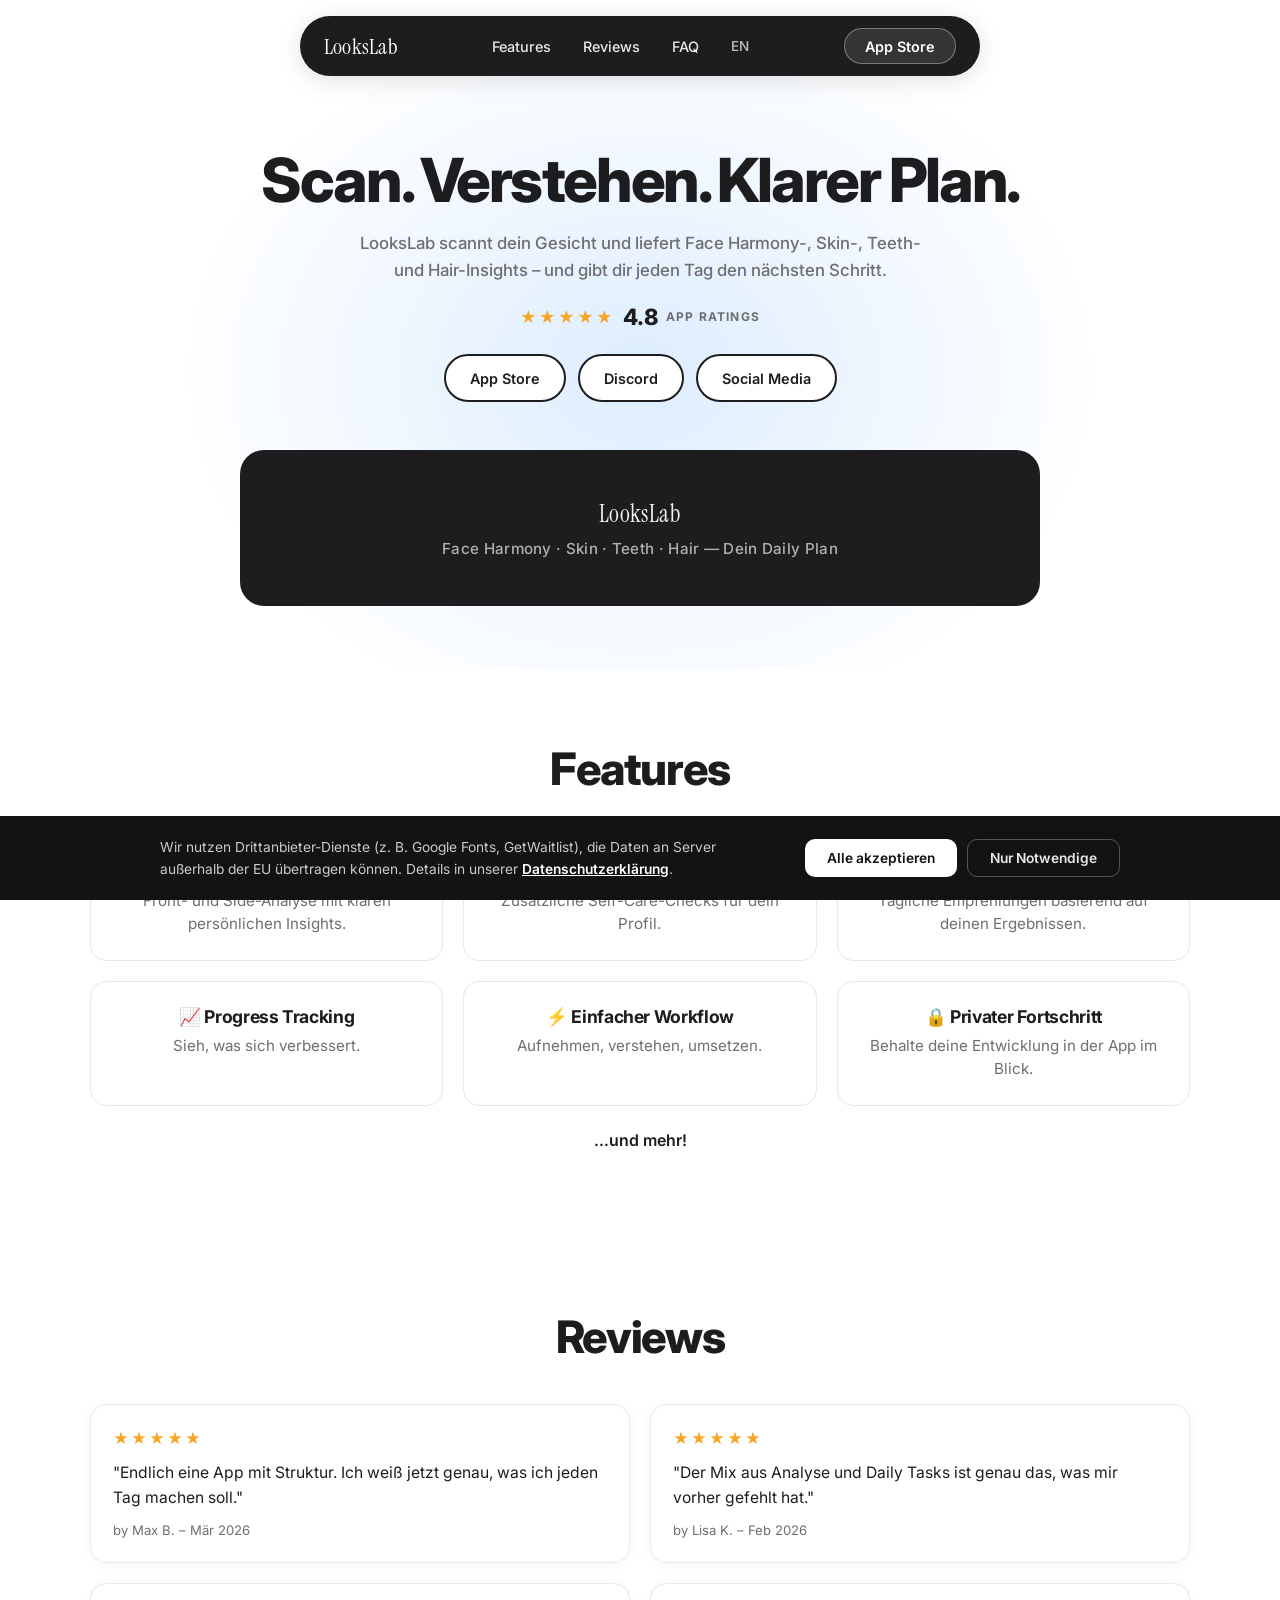
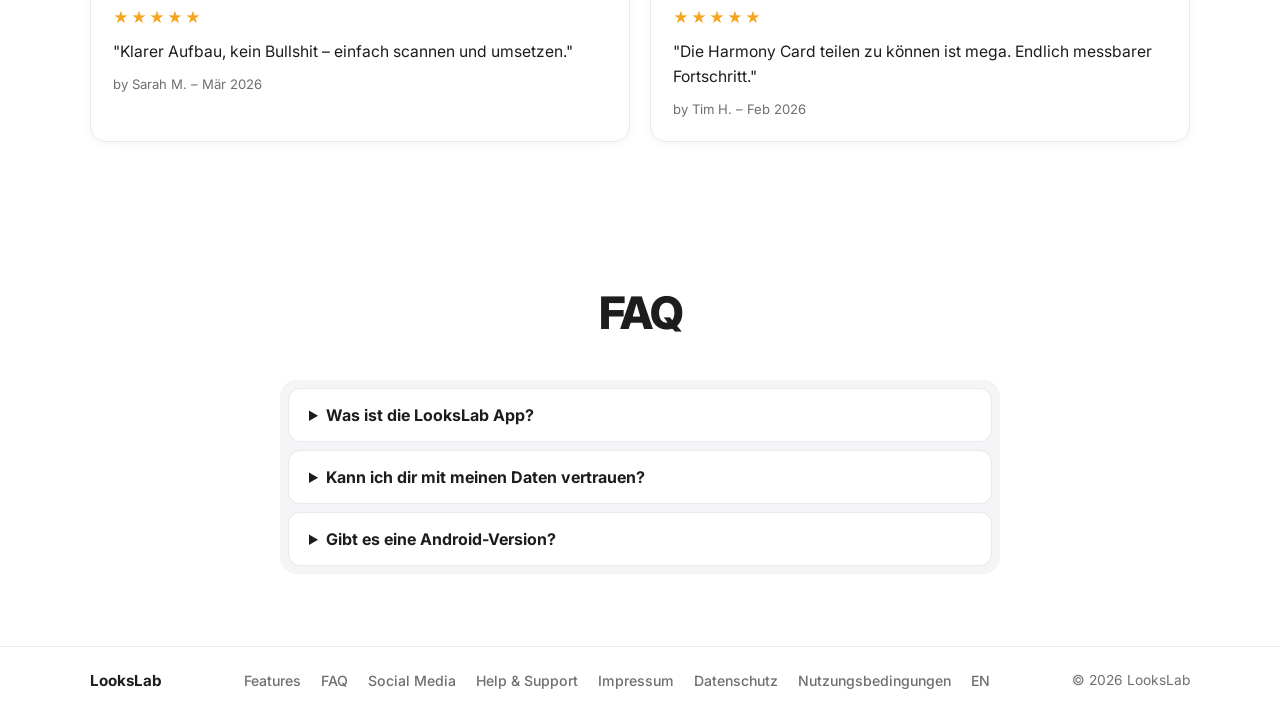
==== index.html @ ea15843c "Remove App Store countries embed from both homepages. Made-with: Cursor" ====
<!doctype html>
<html lang="de">
  <head>
    <meta charset="UTF-8" />
    <meta name="viewport" content="width=device-width, initial-scale=1.0" />
    <link rel="icon" type="image/png" href="./favicon.png" sizes="32x32" />
    <link rel="apple-touch-icon" href="./favicon.png" />
    <title>LooksLab – Face Analysis & Daily Self-Care</title>
    <meta
      name="description"
      content="LooksLab hilft dir, dein Gesicht zu analysieren und mit einem klaren Daily Plan sichtbare Fortschritte zu machen."
    />
    <link rel="preconnect" href="https://fonts.googleapis.com" />
    <link rel="preconnect" href="https://fonts.gstatic.com" crossorigin />
    <link
      href="https://fonts.googleapis.com/css2?family=Instrument+Serif:ital@0;1&family=Inter:wght@400;500;600;700;800&display=swap"
      rel="stylesheet"
    />
    <link rel="stylesheet" href="./styles.css" />
    <link rel="stylesheet" href="./consent.css" />
  </head>
  <body>
    <header class="topbar">
      <div class="container nav">
        <a class="brand" href="#">LooksLab</a>
        <nav class="links">
          <a href="#features">Features</a>
          <a href="#reviews">Reviews</a>
          <a href="#faq">FAQ</a>
          <a href="index-en.html" class="lang-switch">EN</a>
        </nav>
        <a class="btn btn-outline" href="https://apps.apple.com/at/app/lookslab/id6760189133" target="_blank" rel="noopener noreferrer">App Store</a>
      </div>
    </header>

    <main>
      <section class="hero">
        <div class="container hero-inner">
          <h1>Scan. Verstehen. Klarer Plan.</h1>
          <p class="lead">
            LooksLab scannt dein Gesicht und liefert Face Harmony-, Skin-, Teeth- und Hair-Insights –
            und gibt dir jeden Tag den nächsten Schritt.
          </p>
          <div class="hero-rating">
            <span class="stars">★★★★★</span>
            <strong>4.8</strong>
            <span class="rating-label">APP RATINGS</span>
          </div>
          <div class="hero-buttons">
            <a class="btn btn-primary btn-hero" href="https://apps.apple.com/at/app/lookslab/id6760189133" target="_blank" rel="noopener noreferrer">App Store</a>
            <a class="btn btn-outline btn-hero" href="https://discord.gg/ZhfrT6rFhp" target="_blank" rel="noopener noreferrer">Discord</a>
            <a class="btn btn-outline btn-hero" href="social.html">Social Media</a>
          </div>
          <div class="hero-mockup">
            <div class="mockup-placeholder">
              <span class="mockup-brand">LooksLab</span>
              <p class="mockup-features">Face Harmony · Skin · Teeth · Hair — Dein Daily Plan</p>
            </div>
          </div>
        </div>
      </section>

      <section id="features" class="section">
        <div class="container">
          <h2 class="section-head">Features</h2>
          <div class="feature-grid">
            <article class="feature-card">
              <h3>✨ Face Harmony Scan</h3>
              <p>Front- und Side-Analyse mit klaren persönlichen Insights.</p>
            </article>
            <article class="feature-card">
              <h3>💆 Skin, Teeth, Hair</h3>
              <p>Zusätzliche Self-Care-Checks für dein Profil.</p>
            </article>
            <article class="feature-card">
              <h3>📋 Daily Task Plan</h3>
              <p>Tägliche Empfehlungen basierend auf deinen Ergebnissen.</p>
            </article>
            <article class="feature-card">
              <h3>📈 Progress Tracking</h3>
              <p>Sieh, was sich verbessert.</p>
            </article>
            <article class="feature-card">
              <h3>⚡ Einfacher Workflow</h3>
              <p>Aufnehmen, verstehen, umsetzen.</p>
            </article>
            <article class="feature-card">
              <h3>🔒 Privater Fortschritt</h3>
              <p>Behalte deine Entwicklung in der App im Blick.</p>
            </article>
          </div>
          <p class="and-more">…und mehr!</p>
        </div>
      </section>

      <section id="reviews" class="section">
        <div class="container">
          <h2 class="section-head">Reviews</h2>
          <div class="review-grid">
            <article class="review-card">
              <span class="stars">★★★★★</span>
              <p class="review-text">"Endlich eine App mit Struktur. Ich weiß jetzt genau, was ich jeden Tag machen soll."</p>
              <p class="review-meta">by Max B. – Mär 2026</p>
            </article>
            <article class="review-card">
              <span class="stars">★★★★★</span>
              <p class="review-text">"Der Mix aus Analyse und Daily Tasks ist genau das, was mir vorher gefehlt hat."</p>
              <p class="review-meta">by Lisa K. – Feb 2026</p>
            </article>
            <article class="review-card">
              <span class="stars">★★★★★</span>
              <p class="review-text">"Klarer Aufbau, kein Bullshit – einfach scannen und umsetzen."</p>
              <p class="review-meta">by Sarah M. – Mär 2026</p>
            </article>
            <article class="review-card">
              <span class="stars">★★★★★</span>
              <p class="review-text">"Die Harmony Card teilen zu können ist mega. Endlich messbarer Fortschritt."</p>
              <p class="review-meta">by Tim H. – Feb 2026</p>
            </article>
          </div>
        </div>
      </section>

      <section id="faq" class="section">
        <div class="container faq-wrap">
          <h2 class="section-head">FAQ</h2>
          <div class="faq-list">
            <details>
              <summary>Was ist die LooksLab App?</summary>
              <p>LooksLab analysiert dein Gesicht (Face Harmony, Skin, Teeth, Hair) und erstellt einen klaren Daily Plan für sichtbare Fortschritte.</p>
            </details>
            <details>
              <summary>Kann ich dir mit meinen Daten vertrauen?</summary>
              <p>Deine Scan-Erkennung läuft auf dem Gerät. Ergebnisse und Bilder werden sicher verschlüsselt in der Cloud gespeichert. Mehr dazu in unserer <a href="datenschutz.html">Datenschutzerklärung</a>.</p>
            </details>
            <details>
              <summary>Gibt es eine Android-Version?</summary>
              <p>Aktuell liegt der Fokus auf iPhone. Android ist für die Zukunft geplant.</p>
            </details>
          </div>
        </div>
      </section>

    </main>

    <footer class="footer">
      <div class="container footer-inner">
        <span class="footer-brand">LooksLab</span>
        <nav class="footer-links">
          <a href="#features">Features</a>
          <a href="#faq">FAQ</a>
          <a href="social.html">Social Media</a>
          <a href="support.html">Help & Support</a>
          <a href="impressum.html">Impressum</a>
          <a href="datenschutz.html">Datenschutz</a>
          <a href="nutzungsbedingungen.html">Nutzungsbedingungen</a>
          <a href="index-en.html">EN</a>
        </nav>
        <span id="year"></span>
      </div>
    </footer>

    <script src="./script.js"></script>
    <script src="./consent.js"></script>
  </body>
</html>
---- styles.css ----
* {
  box-sizing: border-box;
}

:root {
  --bg: #ffffff;
  --bg-soft: #f5f5f7;
  --text: #1d1d1f;
  --muted: #6e6e73;
  --line: #e8e8ed;
  --dark: #1d1d1f;
  --font: "Inter", -apple-system, BlinkMacSystemFont, "Segoe UI", sans-serif;
  --font-heading: "Instrument Serif", Georgia, "Times New Roman", serif;
}

html,
body {
  margin: 0;
  padding: 0;
  background: var(--bg);
  color: var(--text);
  font-family: var(--font);
}

.container {
  width: min(1100px, calc(100% - 48px));
  margin: 0 auto;
}

/* Floating pill navbar like Refocus */
.topbar {
  position: sticky;
  top: 16px;
  z-index: 100;
  padding: 0 12px;
  margin: 0 auto 16px;
  max-width: min(1100px, calc(100% - 48px));
}

.nav {
  height: 60px;
  display: flex;
  align-items: center;
  justify-content: space-between;
  padding: 0 24px;
  max-width: 680px;
  margin: 0 auto;
  background: #1d1d1f;
  border-radius: 999px;
  box-shadow: 0 4px 24px rgba(0, 0, 0, 0.12);
}

.brand {
  text-decoration: none;
  color: #ffffff;
  font-family: var(--font-heading);
  font-size: 1.4rem;
  font-weight: 400;
  letter-spacing: 0.01em;
}

.links {
  display: flex;
  gap: 32px;
}

.links a {
  text-decoration: none;
  color: rgba(255, 255, 255, 0.9);
  font-size: 0.9rem;
  font-weight: 500;
  transition: color 0.2s;
}

.links a:hover {
  color: #fff;
}

.links .lang-switch {
  opacity: 0.8;
  font-size: 0.85rem;
}

.btn {
  display: inline-flex;
  align-items: center;
  justify-content: center;
  height: 36px;
  padding: 0 20px;
  border-radius: 999px;
  text-decoration: none;
  font-weight: 600;
  font-size: 0.9rem;
  transition: opacity 0.2s, background 0.2s, color 0.2s;
}

.btn:hover {
  opacity: 0.95;
}

.btn-outline {
  background: rgba(255, 255, 255, 0.1);
  color: #fff;
  border: 1px solid rgba(255, 255, 255, 0.35);
}

.btn-outline:hover {
  background: rgba(255, 255, 255, 0.15);
  border-color: rgba(255, 255, 255, 0.5);
}

.btn-dark {
  background: var(--dark);
  color: #fff;
  border: 2px solid var(--dark);
}

.btn-hero {
  height: 48px;
  padding: 0 24px;
  color: var(--dark);
  background: #fff;
  border: 2px solid var(--dark);
}

.btn-cta {
  height: 52px;
  padding: 0 32px;
  font-size: 1rem;
}

/* Hero */
.hero {
  position: relative;
  padding: 72px 0 64px;
  text-align: center;
  overflow: hidden;
}

.hero::before {
  content: "";
  position: absolute;
  top: 50%;
  left: 50%;
  transform: translate(-50%, -50%);
  width: 900px;
  height: 700px;
  border-radius: 50%;
  background: radial-gradient(
    ellipse at center,
    rgba(147, 197, 253, 0.32) 0%,
    rgba(147, 197, 253, 0.14) 40%,
    rgba(147, 197, 253, 0.04) 65%,
    rgba(147, 197, 253, 0) 85%
  );
  pointer-events: none;
  z-index: 0;
}

.hero-inner {
  position: relative;
  z-index: 1;
  max-width: 800px;
  margin: 0 auto;
}

.hero h1 {
  margin: 0;
  font-size: clamp(2.2rem, 5vw, 3.8rem);
  line-height: 1.08;
  letter-spacing: -0.04em;
  font-weight: 800;
  color: var(--text);
}

.lead {
  margin: 16px auto 0;
  max-width: 52ch;
  color: var(--muted);
  line-height: 1.6;
  font-size: 1.05rem;
  font-weight: 500;
}

.hero-rating {
  margin-top: 20px;
  display: flex;
  align-items: center;
  justify-content: center;
  gap: 8px;
  flex-wrap: wrap;
}

.hero-rating .stars {
  color: #f5a623;
  font-size: 1rem;
  letter-spacing: 2px;
}

.hero-rating strong {
  font-size: 1.4rem;
  font-weight: 800;
}

.rating-label {
  font-size: 0.75rem;
  text-transform: uppercase;
  letter-spacing: 0.1em;
  color: var(--muted);
  font-weight: 700;
}

.hero-buttons {
  margin-top: 24px;
  display: flex;
  justify-content: center;
  gap: 12px;
  flex-wrap: wrap;
  padding: 0 8px;
}

.hero-mockup {
  margin-top: 48px;
}

.mockup-placeholder {
  background: #1d1d1f;
  border-radius: 24px;
  padding: 48px 24px;
  color: rgba(255, 255, 255, 0.95);
}

.mockup-brand {
  display: block;
  font-family: var(--font-heading);
  font-size: 1.5rem;
  font-weight: 400;
  letter-spacing: 0.02em;
}

.mockup-features {
  margin: 10px 0 0;
  font-size: 0.95rem;
  font-weight: 500;
  color: rgba(255, 255, 255, 0.65);
  letter-spacing: 0.02em;
}

/* Features */
.section {
  padding: 72px 0;
}

.section-alt {
  background: var(--bg-soft);
}

.section-head {
  margin: 0 0 40px;
  font-size: clamp(2rem, 4vw, 2.8rem);
  font-weight: 800;
  letter-spacing: -0.03em;
  text-align: center;
}

.feature-grid {
  display: grid;
  grid-template-columns: repeat(3, minmax(0, 1fr));
  gap: 20px;
}

.feature-card {
  background: var(--bg);
  border: 1px solid var(--line);
  border-radius: 16px;
  padding: 24px 20px;
  text-align: center;
}

.feature-card h3 {
  margin: 0 0 8px;
  font-size: 1.1rem;
  font-weight: 700;
  letter-spacing: -0.02em;
}

.feature-card p {
  margin: 0;
  color: var(--muted);
  font-size: 0.95rem;
  line-height: 1.5;
}

.and-more {
  margin-top: 24px;
  text-align: center;
  font-size: 1rem;
  font-weight: 600;
  color: var(--text);
}

/* Reviews */
.review-grid {
  display: grid;
  grid-template-columns: repeat(2, minmax(0, 1fr));
  gap: 20px;
}

.review-card {
  background: var(--bg);
  border: 1px solid var(--line);
  border-radius: 16px;
  padding: 24px 22px;
  box-shadow: 0 2px 12px rgba(0, 0, 0, 0.04);
}

.review-card .stars {
  color: #f5a623;
  font-size: 0.95rem;
  letter-spacing: 2px;
  display: block;
  margin-bottom: 12px;
}

.review-text {
  margin: 0;
  color: var(--text);
  line-height: 1.6;
  font-size: 0.98rem;
}

.review-meta {
  margin: 12px 0 0;
  font-size: 0.82rem;
  color: var(--muted);
}

/* FAQ */
.faq-wrap {
  max-width: 720px;
  margin: 0 auto;
}

.faq-list {
  background: var(--bg-soft);
  border-radius: 16px;
  padding: 8px;
}

.faq-list details {
  background: var(--bg);
  border: 1px solid var(--line);
  border-radius: 12px;
  padding: 16px 20px;
  margin-bottom: 8px;
}

.faq-list details:last-child {
  margin-bottom: 0;
}

.faq-list summary {
  cursor: pointer;
  font-weight: 700;
  font-size: 1rem;
}

.faq-list p {
  margin: 12px 0 0;
  color: var(--muted);
  line-height: 1.6;
  font-size: 0.95rem;
}

/* CTA */
.cta-section {
  padding: 80px 0;
}

.cta-inner {
  text-align: center;
}

.cta-inner h2 {
  margin: 0 0 32px;
  font-size: clamp(2rem, 4vw, 2.6rem);
  font-weight: 800;
  letter-spacing: -0.03em;
}

#getWaitlistContainer {
  max-width: 480px;
  margin: 0 auto;
}

/* Footer */
.footer {
  border-top: 1px solid var(--line);
  background: var(--bg);
  padding: 24px 0;
}

.footer-inner {
  display: flex;
  align-items: center;
  justify-content: space-between;
  flex-wrap: wrap;
  gap: 12px;
}

.footer-brand {
  font-weight: 700;
  font-size: 0.95rem;
}

.footer-links {
  display: flex;
  gap: 20px;
}

.footer-links a {
  text-decoration: none;
  color: var(--muted);
  font-size: 0.88rem;
  font-weight: 500;
}

.footer-links a:hover {
  color: var(--text);
}

#year {
  color: var(--muted);
  font-size: 0.86rem;
}

/* Tablet */
@media (max-width: 860px) {
  .links {
    display: none;
  }

  .feature-grid {
    grid-template-columns: repeat(2, 1fr);
  }

  .review-grid {
    grid-template-columns: 1fr;
  }

  .hero {
    padding: 56px 0 48px;
  }

  .hero-buttons {
    flex-direction: row;
    flex-wrap: wrap;
    justify-content: center;
  }

  .btn-hero {
    flex: 1;
    min-width: 140px;
    max-width: 200px;
  }

  .footer-inner {
    flex-direction: column;
    text-align: center;
  }

  .nav {
    padding: 0 20px;
  }

  .topbar {
    padding: 0 8px;
    top: 12px;
  }

  .section {
    padding: 56px 0;
  }

  .mockup-placeholder {
    padding: 36px 20px;
  }

  .cta-section {
    padding: 56px 0;
  }

}

/* Mobile */
@media (max-width: 600px) {
  .container {
    width: calc(100% - 32px);
  }

  .feature-grid {
    grid-template-columns: 1fr;
  }

  .hero {
    padding: 40px 0 36px;
  }

  .hero h1 {
    font-size: clamp(1.75rem, 8vw, 2.5rem);
  }

  .lead {
    font-size: 1rem;
  }

  .hero-buttons {
    flex-direction: column;
    align-items: stretch;
    padding: 0;
    gap: 10px;
  }

  .btn-hero {
    width: 100%;
    max-width: none;
    min-height: 40px;
    padding: 10px 20px;
    font-size: 0.9rem;
  }

  .mockup-placeholder {
    padding: 28px 16px;
  }

  .mockup-brand {
    font-size: 1.3rem;
  }

  .mockup-features {
    font-size: 0.88rem;
  }

  .section {
    padding: 40px 0;
  }

  .section-head {
    font-size: clamp(1.6rem, 5vw, 2.2rem);
    margin-bottom: 28px;
  }

  .feature-card,
  .review-card {
    padding: 20px 18px;
  }

  .cta-section {
    padding: 40px 0;
  }

  .cta-inner h2 {
    font-size: clamp(1.5rem, 5vw, 2rem);
  }

  .footer-links {
    flex-direction: column;
    gap: 12px;
  }
}
---- consent.css ----
#consent-banner {
  position: fixed;
  bottom: 0;
  left: 0;
  right: 0;
  z-index: 9999;
  background: rgba(10, 10, 10, 0.96);
  backdrop-filter: blur(14px);
  -webkit-backdrop-filter: blur(14px);
  padding: 20px 24px;
  animation: cb-slide 0.35s ease;
}
@keyframes cb-slide {
  from { transform: translateY(100%); opacity: 0; }
  to   { transform: translateY(0);    opacity: 1; }
}
.consent-inner {
  max-width: 960px;
  margin: 0 auto;
  display: flex;
  align-items: center;
  gap: 24px;
}
.consent-inner p {
  margin: 0;
  color: rgba(255, 255, 255, 0.78);
  font-size: 0.86rem;
  line-height: 1.6;
  flex: 1;
}
.consent-inner a {
  color: #fff;
  text-decoration: underline;
  font-weight: 600;
}
.consent-btns {
  display: flex;
  gap: 10px;
  flex-shrink: 0;
}
.consent-btn {
  padding: 10px 22px;
  border-radius: 10px;
  border: none;
  font-family: inherit;
  font-weight: 600;
  font-size: 0.86rem;
  cursor: pointer;
  white-space: nowrap;
  transition: opacity 0.2s, transform 0.15s;
}
.consent-btn:hover {
  opacity: 0.88;
  transform: translateY(-1px);
}
.cb-accept {
  background: #fff;
  color: #111;
}
.cb-necessary {
  background: transparent;
  border: 1px solid rgba(255, 255, 255, 0.28);
  color: rgba(255, 255, 255, 0.9);
}

.waitlist-consent-note {
  text-align: center;
  padding: 24px 16px;
  color: var(--muted, #888);
  font-size: 0.92rem;
  line-height: 1.6;
}
.waitlist-consent-note button {
  display: inline-block;
  margin-top: 10px;
  padding: 10px 24px;
  border-radius: 10px;
  border: 1px solid var(--line, #ddd);
  background: var(--bg, #fff);
  color: var(--text, #111);
  font-family: inherit;
  font-weight: 600;
  font-size: 0.88rem;
  cursor: pointer;
  transition: border-color 0.2s;
}
.waitlist-consent-note button:hover {
  border-color: var(--text, #111);
}

@media (max-width: 640px) {
  #consent-banner { padding: 18px 16px; }
  .consent-inner {
    flex-direction: column;
    text-align: center;
    gap: 16px;
  }
  .consent-btns {
    width: 100%;
    flex-direction: column;
  }
  .consent-btn { width: 100%; padding: 12px 22px; }
}
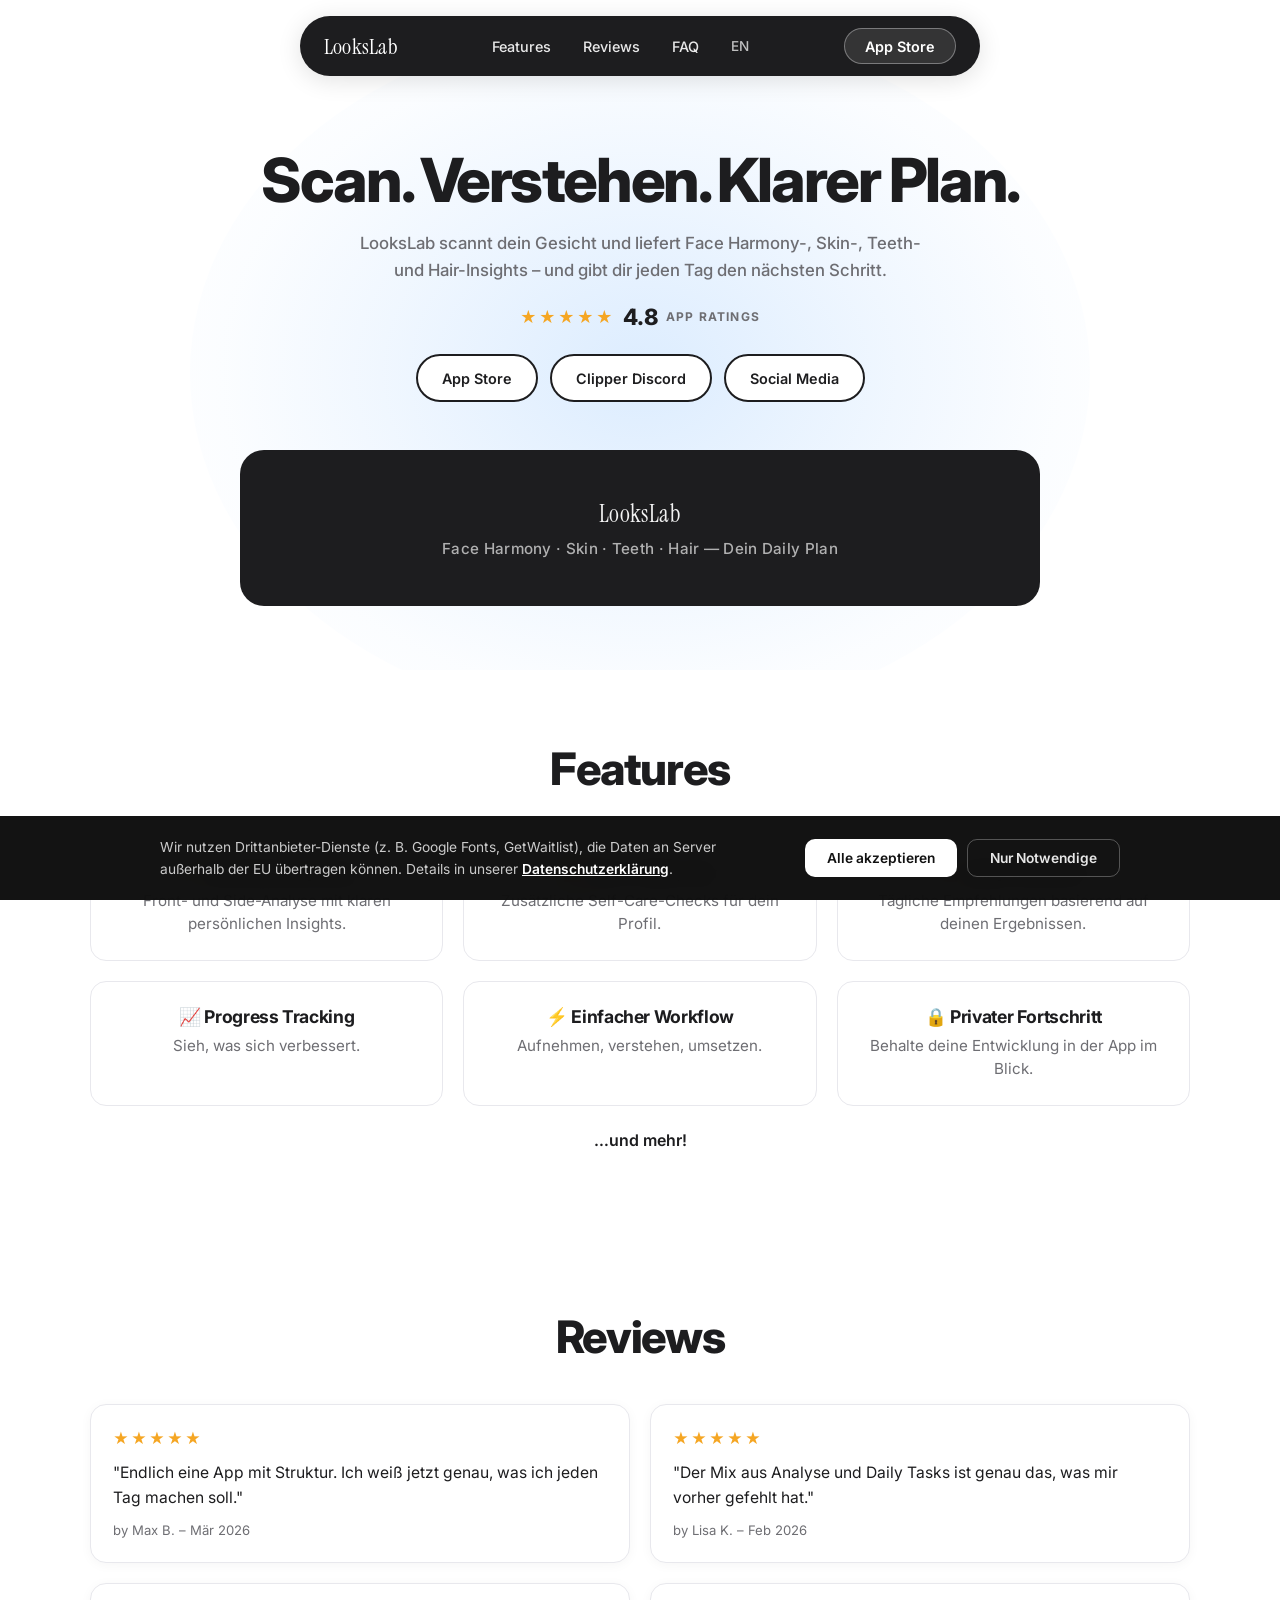
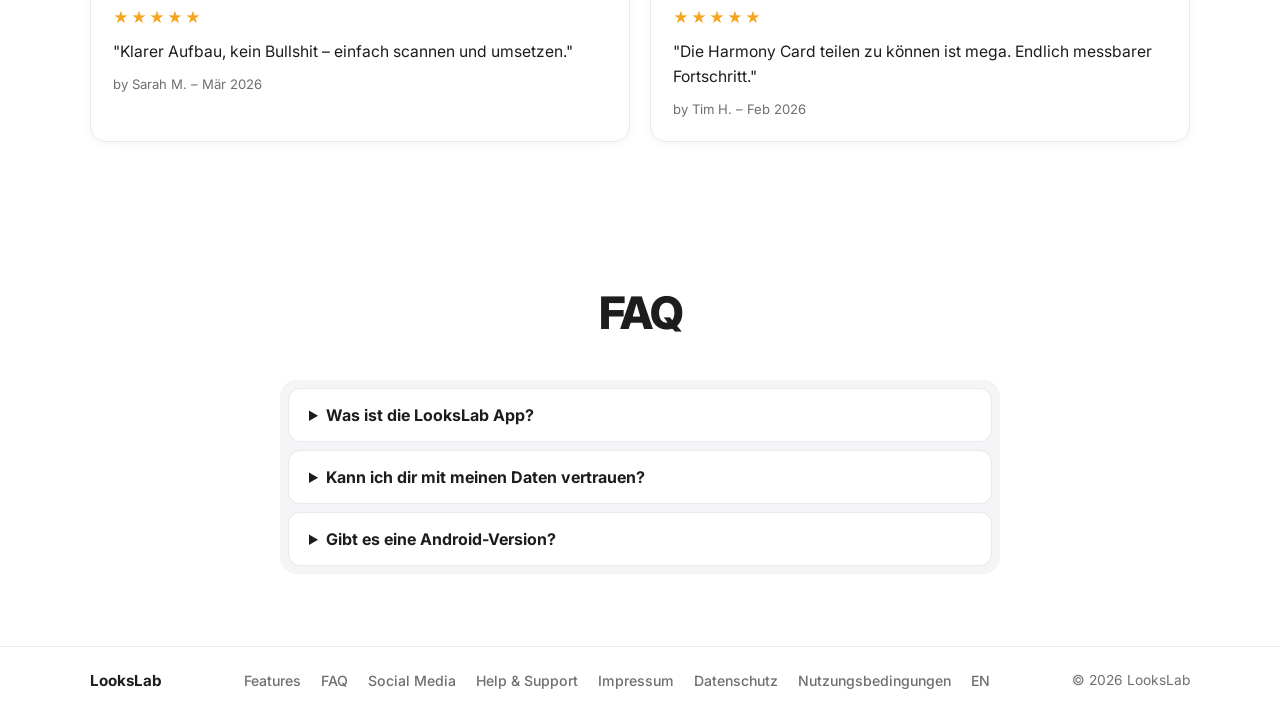
==== commit 96915fdd: "Website: Clipper Discord button with invite link Made-with: Cursor" ====
--- a/index.html
+++ b/index.html
@@ -29,7 +29,7 @@
           <a href="#faq">FAQ</a>
           <a href="index-en.html" class="lang-switch">EN</a>
         </nav>
-        <a class="btn btn-outline" href="https://apps.apple.com/at/app/lookslab/id6760189133" target="_blank" rel="noopener noreferrer">App Store</a>
+        <a class="btn btn-outline" href="appstore">App Store</a>
       </div>
     </header>
 
@@ -47,8 +47,8 @@
             <span class="rating-label">APP RATINGS</span>
           </div>
           <div class="hero-buttons">
-            <a class="btn btn-primary btn-hero" href="https://apps.apple.com/at/app/lookslab/id6760189133" target="_blank" rel="noopener noreferrer">App Store</a>
-            <a class="btn btn-outline btn-hero" href="https://discord.gg/ZhfrT6rFhp" target="_blank" rel="noopener noreferrer">Discord</a>
+            <a class="btn btn-primary btn-hero" href="appstore">App Store</a>
+            <a class="btn btn-outline btn-hero" href="https://discord.gg/5Rt7feBqEA" target="_blank" rel="noopener noreferrer">Clipper Discord</a>
             <a class="btn btn-outline btn-hero" href="social.html">Social Media</a>
           </div>
           <div class="hero-mockup">
@@ -131,7 +131,7 @@
             </details>
             <details>
               <summary>Kann ich dir mit meinen Daten vertrauen?</summary>
-              <p>Deine Scan-Erkennung läuft auf dem Gerät. Ergebnisse und Bilder werden sicher verschlüsselt in der Cloud gespeichert. Mehr dazu in unserer <a href="datenschutz.html">Datenschutzerklärung</a>.</p>
+              <p>Deine Scan-Erkennung läuft auf dem Gerät. Bilder bleiben lokal auf deinem iPhone – nur die numerischen Ergebnisse werden verschlüsselt in der Cloud gespeichert. Mehr dazu in unserer <a href="datenschutz.html">Datenschutzerklärung</a>.</p>
             </details>
             <details>
               <summary>Gibt es eine Android-Version?</summary>
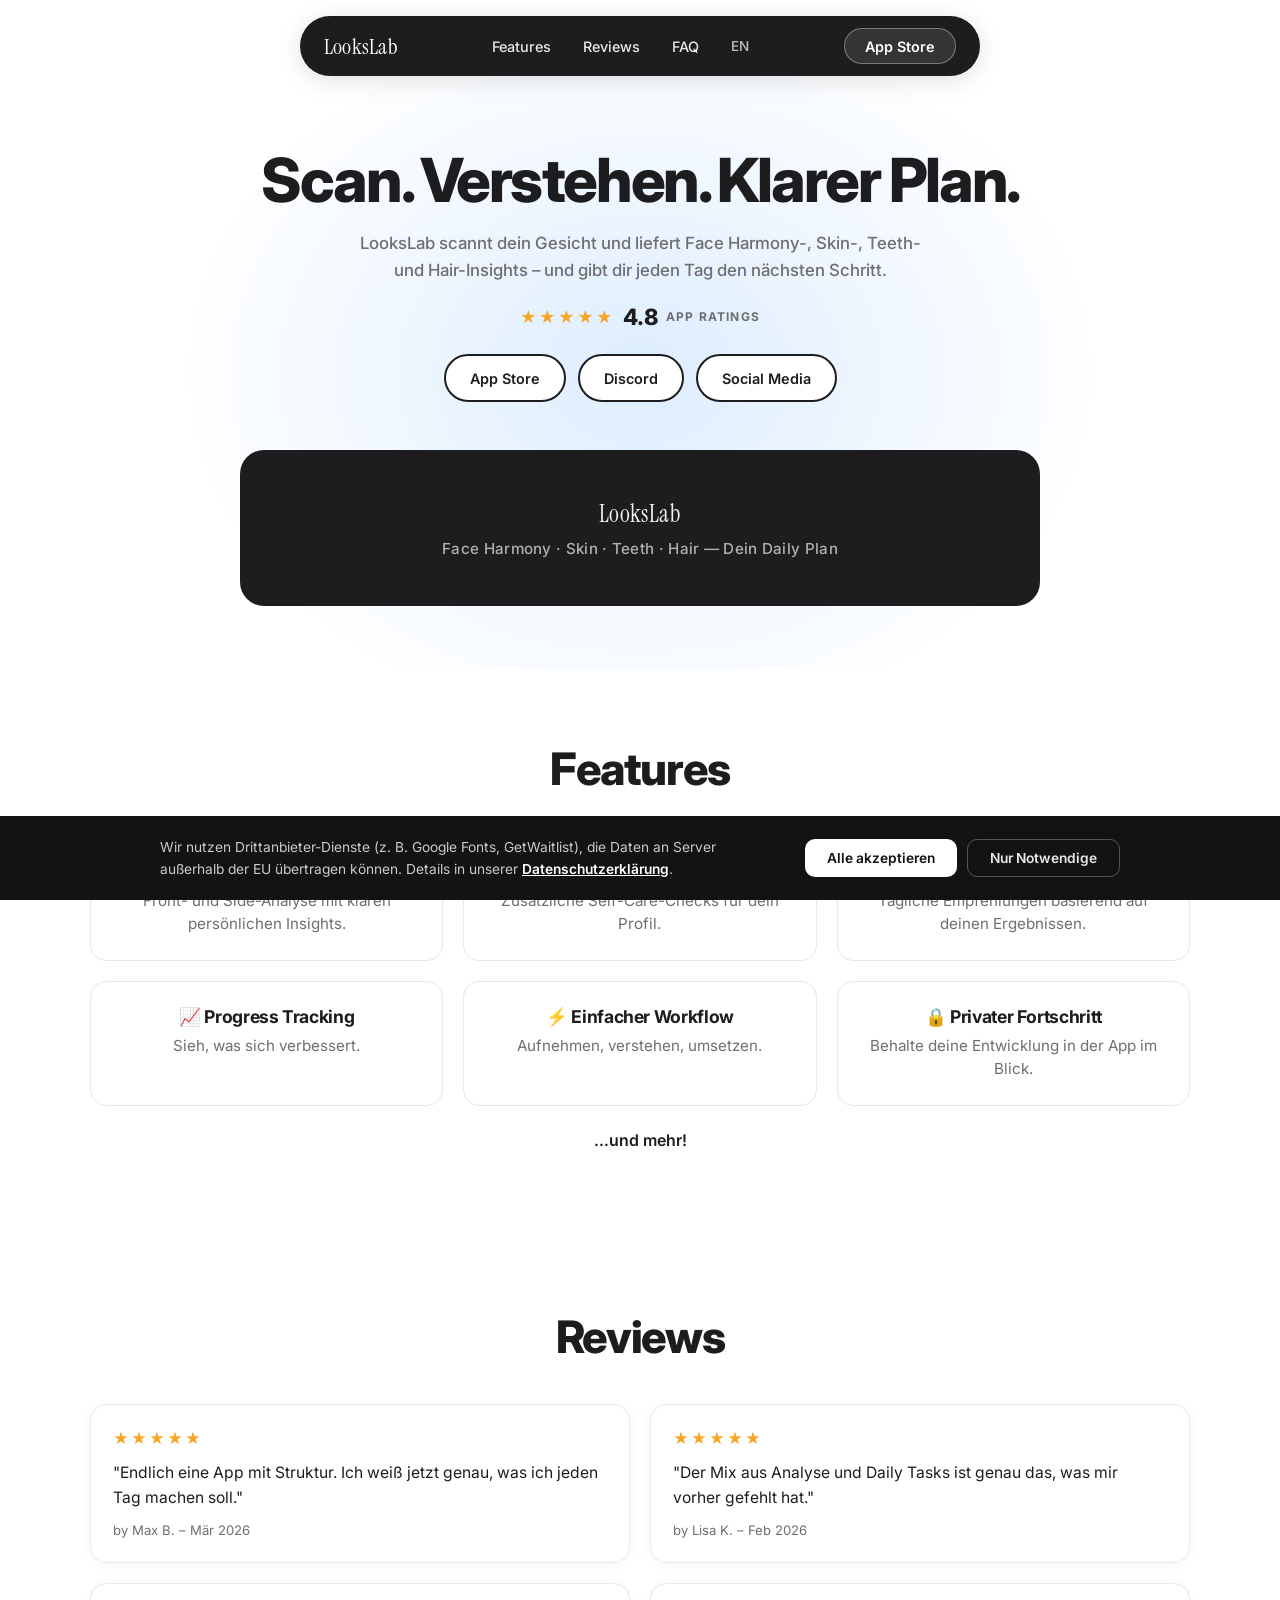
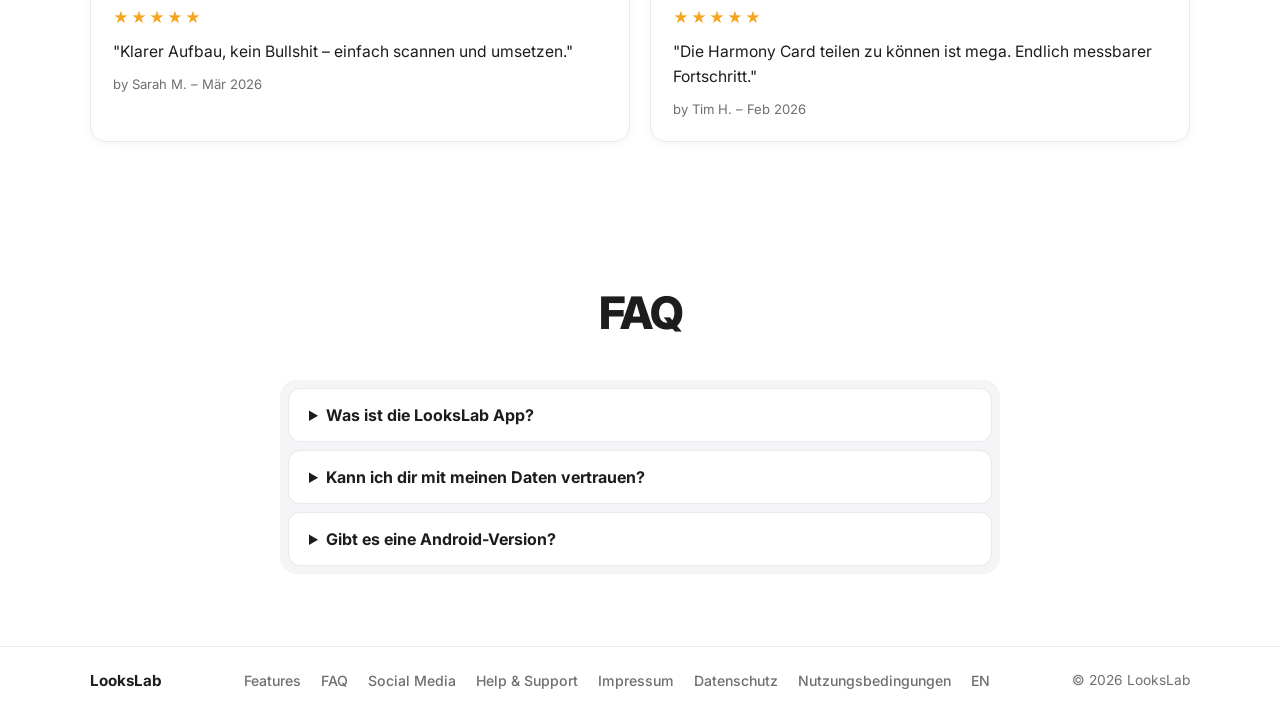
==== commit 0ae1b984: "Rename Discord hero button from "Clipper Discord" to "Discord" Co-authored-by: Cursor <cursoragent@c" ====
--- a/index.html
+++ b/index.html
@@ -48,7 +48,7 @@
           </div>
           <div class="hero-buttons">
             <a class="btn btn-primary btn-hero" href="appstore">App Store</a>
-            <a class="btn btn-outline btn-hero" href="https://discord.gg/5Rt7feBqEA" target="_blank" rel="noopener noreferrer">Clipper Discord</a>
+            <a class="btn btn-outline btn-hero" href="https://discord.gg/N4W8rrWUtU" target="_blank" rel="noopener noreferrer">Discord</a>
             <a class="btn btn-outline btn-hero" href="social.html">Social Media</a>
           </div>
           <div class="hero-mockup">
